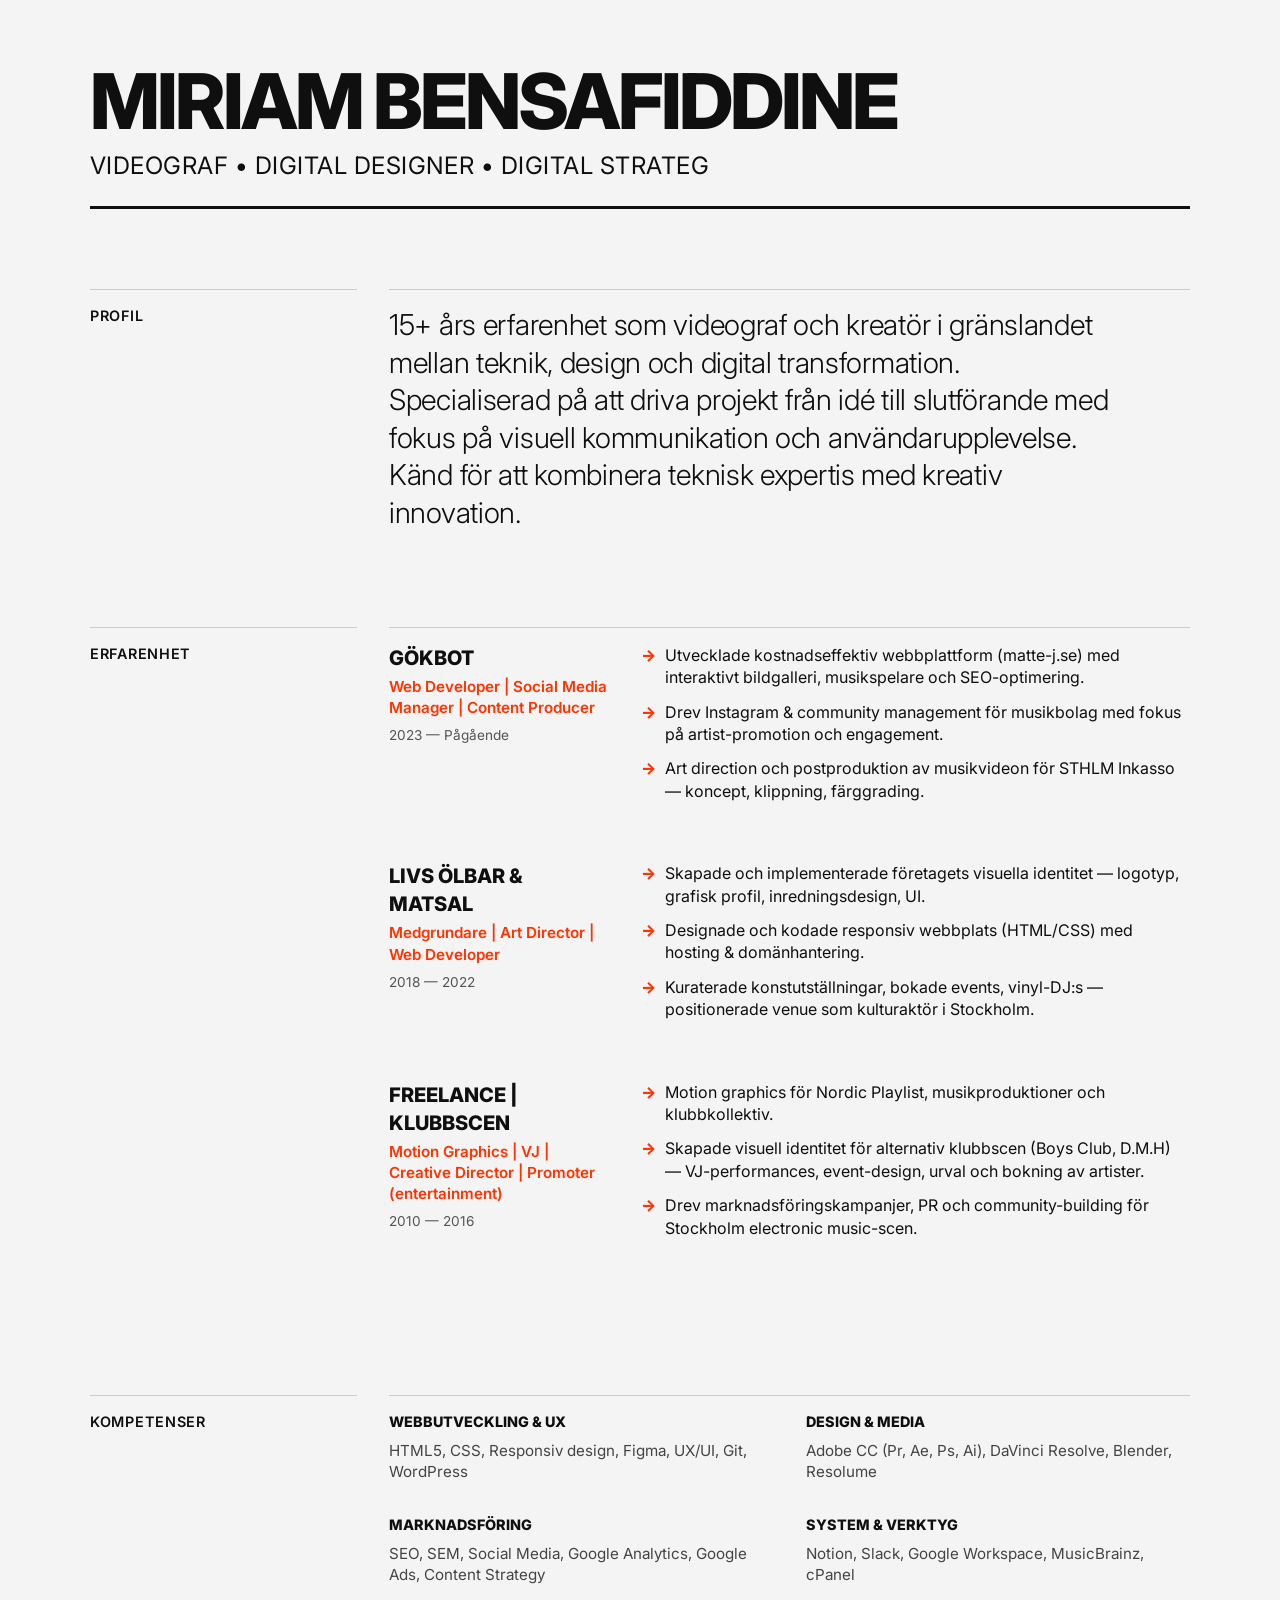
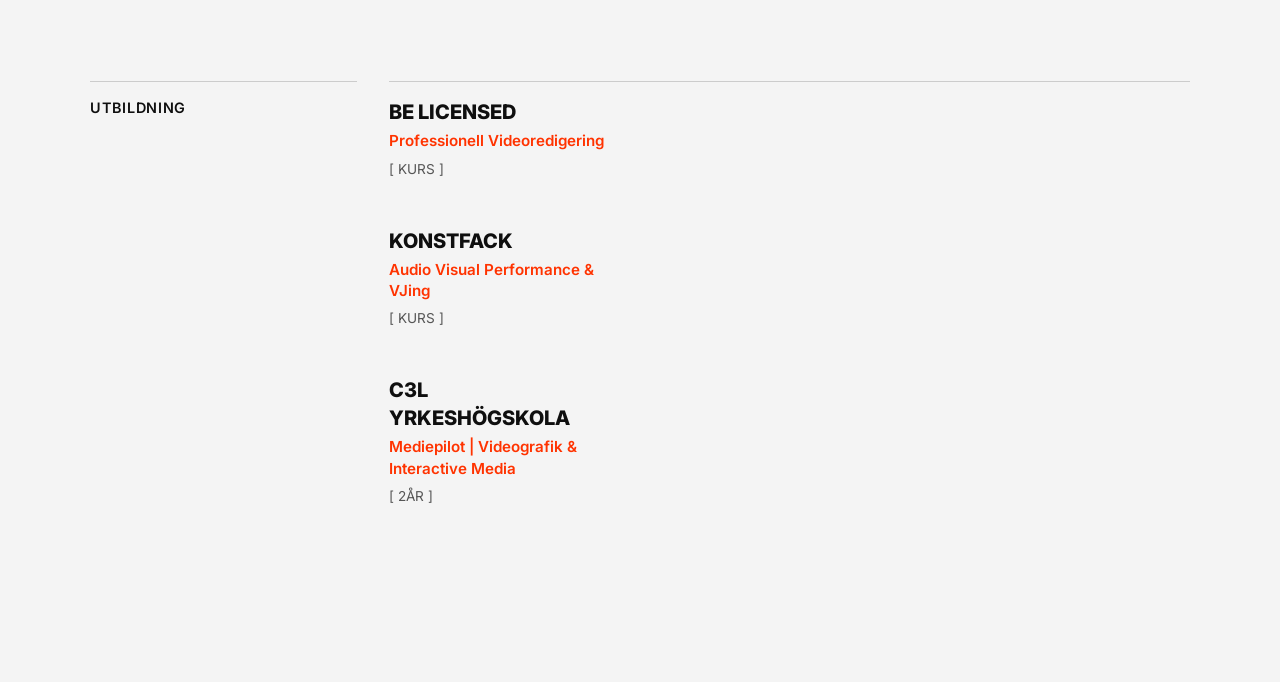
==== archive/cv.html @ 9ba4751d "Initial commit, videofiler exkluderade" ====
<!DOCTYPE html>
<html lang="sv">
<head>
<meta charset="UTF-8">
<meta name="viewport" content="width=device-width, initial-scale=1.0">
<title>Miriam Bensafiddine - CV</title>
<style>
  /* SWISS DESIGN 2026 - Variable Typography & CSS Grid */
  @import url('https://fonts.googleapis.com/css2?family=Inter:wght@300;400;600;800&display=swap');

  :root {
    --bg-color: #F4F4F4;
    --text-color: #0F0F0F;
    --accent-color: #FF3300; /* Subtle red nod to Swiss origins */
    --grid-gap: 2rem;
  }

  * {
    box-sizing: border-box;
  }

  body {
    background-color: var(--bg-color);
    color: var(--text-color);
    font-family: 'Inter', sans-serif;
    line-height: 1.4;
    margin: 0;
    padding: 4rem 2rem;
    font-size: 16px;
  }

  .cv-container {
    max-width: 1100px;
    margin: 0 auto;
    display: grid;
    grid-template-columns: 1fr 3fr;
    gap: var(--grid-gap);
  }

  /* HEADER */
  header {
    grid-column: 1 / -1;
    margin-bottom: 3rem;
    border-bottom: 3px solid var(--text-color);
    padding-bottom: 1.5rem;
  }

  h1 {
    font-variation-settings: 'wght' 800;
    font-size: clamp(3rem, 6vw, 5rem);
    letter-spacing: -0.04em;
    margin: 0 0 0.5rem 0;
    text-transform: uppercase;
    line-height: 1;
  }

  .subtitle {
    font-variation-settings: 'wght' 400;
    font-size: 1.5rem;
    color: var(--text-color);
    text-transform: uppercase;
    letter-spacing: 0.02em;
  }

  /* SECTIONS */
  .section {
    display: contents; /* Allows children to participate in the main grid */
  }

  .section-header {
    grid-column: 1;
    border-top: 1px solid #CCC;
    padding-top: 1rem;
  }

  h2 {
    font-variation-settings: 'wght' 600;
    font-size: 0.9rem;
    text-transform: uppercase;
    letter-spacing: 0.05em;
    margin: 0;
    position: sticky;
    top: 2rem;
  }

  .section-content {
    grid-column: 2;
    border-top: 1px solid #CCC;
    padding-top: 1rem;
    margin-bottom: 4rem;
  }

  /* PROFILE TEXT */
  p.profile {
    font-size: 1.8rem;
    font-variation-settings: 'wght' 300;
    line-height: 1.3;
    margin: 0;
    max-width: 90%;
    letter-spacing: -0.01em;
  }

  /* EXPERIENCE & EDUCATION */
  .item {
    display: grid;
    grid-template-columns: 1fr 2.5fr;
    gap: 2rem;
    margin-bottom: 3rem;
  }

  .item-meta h3 {
    margin: 0;
    font-variation-settings: 'wght' 800;
    font-size: 1.25rem;
    text-transform: uppercase;
  }

  .item-meta .role {
    font-variation-settings: 'wght' 600;
    margin-top: 0.25rem;
    color: var(--accent-color);
    font-size: 0.95rem;
  }

  .item-meta .date {
    font-variation-settings: 'wght' 400;
    font-size: 0.85rem;
    margin-top: 0.5rem;
    color: #555;
  }

  .item-desc ul {
    list-style: none;
    padding: 0;
    margin: 0;
  }

  .item-desc li {
    margin-bottom: 0.75rem;
    position: relative;
    padding-left: 1.5rem;
  }

  .item-desc li::before {
    content: '→';
    position: absolute;
    left: 0;
    color: var(--accent-color);
    font-variation-settings: 'wght' 800;
  }

  /* SKILLS GRID */
  .skills-grid {
    display: grid;
    grid-template-columns: repeat(2, 1fr);
    gap: 2rem;
  }

  .skill-group h4 {
    margin: 0 0 0.5rem 0;
    font-variation-settings: 'wght' 800;
    text-transform: uppercase;
    font-size: 0.9rem;
  }

  .skill-group p {
    margin: 0;
    font-variation-settings: 'wght' 400;
    font-size: 0.95rem;
    color: #444;
  }

  /* RESPONSIVE */
  @media (max-width: 768px) {
    .cv-container {
      grid-template-columns: 1fr;
    }
    .section-header, .section-content, .item {
      grid-column: 1 / -1;
    }
    .item {
      grid-template-columns: 1fr;
      gap: 0.5rem;
    }
    .skills-grid {
      grid-template-columns: 1fr;
    }
    h2 {
      position: static;
      margin-bottom: 1rem;
    }
  }
</style>
</head>
<body>

<div class="cv-container">
  
  <header>
    <h1>Miriam Bensafiddine</h1>
    <div class="subtitle">Videograf • Digital Designer • Digital Strateg</div>
  </header>

  <!-- PROFIL -->
  <div class="section">
    <div class="section-header">
      <h2>Profil</h2>
    </div>
    <div class="section-content">
      <p class="profile">
        15+ års erfarenhet som videograf och kreatör i gränslandet mellan teknik, design och digital transformation. Specialiserad på att driva projekt från idé till slutförande med fokus på visuell kommunikation och användarupplevelse. Känd för att kombinera teknisk expertis med kreativ innovation.
      </p>
    </div>
  </div>

  <!-- ERFARENHET -->
  <div class="section">
    <div class="section-header">
      <h2>Erfarenhet</h2>
    </div>
    <div class="section-content">
      
      <div class="item">
        <div class="item-meta">
          <h3>Gökbot</h3>
          <div class="role">Web Developer | Social Media Manager | Content Producer</div>
          <div class="date">2023 — Pågående</div>
        </div>
        <div class="item-desc">
          <ul>
            <li>Utvecklade kostnadseffektiv webbplattform (matte-j.se) med interaktivt bildgalleri, musikspelare och SEO-optimering.</li>
            <li>Drev Instagram & community management för musikbolag med fokus på artist-promotion och engagement.</li>
            <li>Art direction och postproduktion av musikvideon för STHLM Inkasso — koncept, klippning, färggrading.</li>
          </ul>
        </div>
      </div>

      <div class="item">
        <div class="item-meta">
          <h3>LIVS Ölbar & Matsal</h3>
          <div class="role">Medgrundare | Art Director | Web Developer</div>
          <div class="date">2018 — 2022</div>
        </div>
        <div class="item-desc">
          <ul>
            <li>Skapade och implementerade företagets visuella identitet — logotyp, grafisk profil, inredningsdesign, UI.</li>
            <li>Designade och kodade responsiv webbplats (HTML/CSS) med hosting & domänhantering.</li>
            <li>Kuraterade konstutställningar, bokade events, vinyl-DJ:s — positionerade venue som kulturaktör i Stockholm.</li>
          </ul>
        </div>
      </div>

      <div class="item">
        <div class="item-meta">
          <h3>Freelance | Klubbscen</h3>
          <div class="role">Motion Graphics | VJ | Creative Director | Promoter (entertainment)</div>
          <div class="date">2010 — 2016</div>
        </div>
        <div class="item-desc">
          <ul>
            <li>Motion graphics för Nordic Playlist, musikproduktioner och klubbkollektiv.</li>
            <li>Skapade visuell identitet för alternativ klubbscen (Boys Club, D.M.H) — VJ-performances, event-design, urval och bokning av artister.</li>
            <li>Drev marknadsföringskampanjer, PR och community-building för Stockholm electronic music-scen.</li>
          </ul>
        </div>
      </div>

    </div>
  </div>

  <!-- KOMPETENSER -->
  <div class="section">
    <div class="section-header">
      <h2>Kompetenser</h2>
    </div>
    <div class="section-content">
      <div class="skills-grid">
        <div class="skill-group">
          <h4>Webbutveckling & UX</h4>
          <p>HTML5, CSS, Responsiv design, Figma, UX/UI, Git, WordPress</p>
        </div>
        <div class="skill-group">
          <h4>Design & Media</h4>
          <p>Adobe CC (Pr, Ae, Ps, Ai), DaVinci Resolve, Blender, Resolume</p>
        </div>
        <div class="skill-group">
          <h4>Marknadsföring</h4>
          <p>SEO, SEM, Social Media, Google Analytics, Google Ads, Content Strategy</p>
        </div>
        <div class="skill-group">
          <h4>System & Verktyg</h4>
          <p>Notion, Slack, Google Workspace, MusicBrainz, cPanel</p>
        </div>
      </div>
    </div>
  </div>

  <!-- UTBILDNING -->
  <div class="section">
    <div class="section-header">
      <h2>Utbildning</h2>
    </div>
    <div class="section-content">
      
      <div class="item">
        <div class="item-meta">
          <h3>Be Licensed</h3>
          <div class="role">Professionell Videoredigering</div>
          <div class="date">[ KURS ] </div>
        </div>
      </div>

      <div class="item">
        <div class="item-meta">
          <h3>Konstfack</h3>
          <div class="role">Audio Visual Performance & VJing</div>
          <div class="date">[ KURS ]</div>
        </div>
      </div>

      <div class="item">
        <div class="item-meta">
          <h3>C3L Yrkeshögskola</h3>
          <div class="role">Mediepilot | Videografik & Interactive Media</div>
          <div class="date">[ 2ÅR ]</div>
        </div>
      </div>

    </div>
  </div>

</div>

</body>
</html>
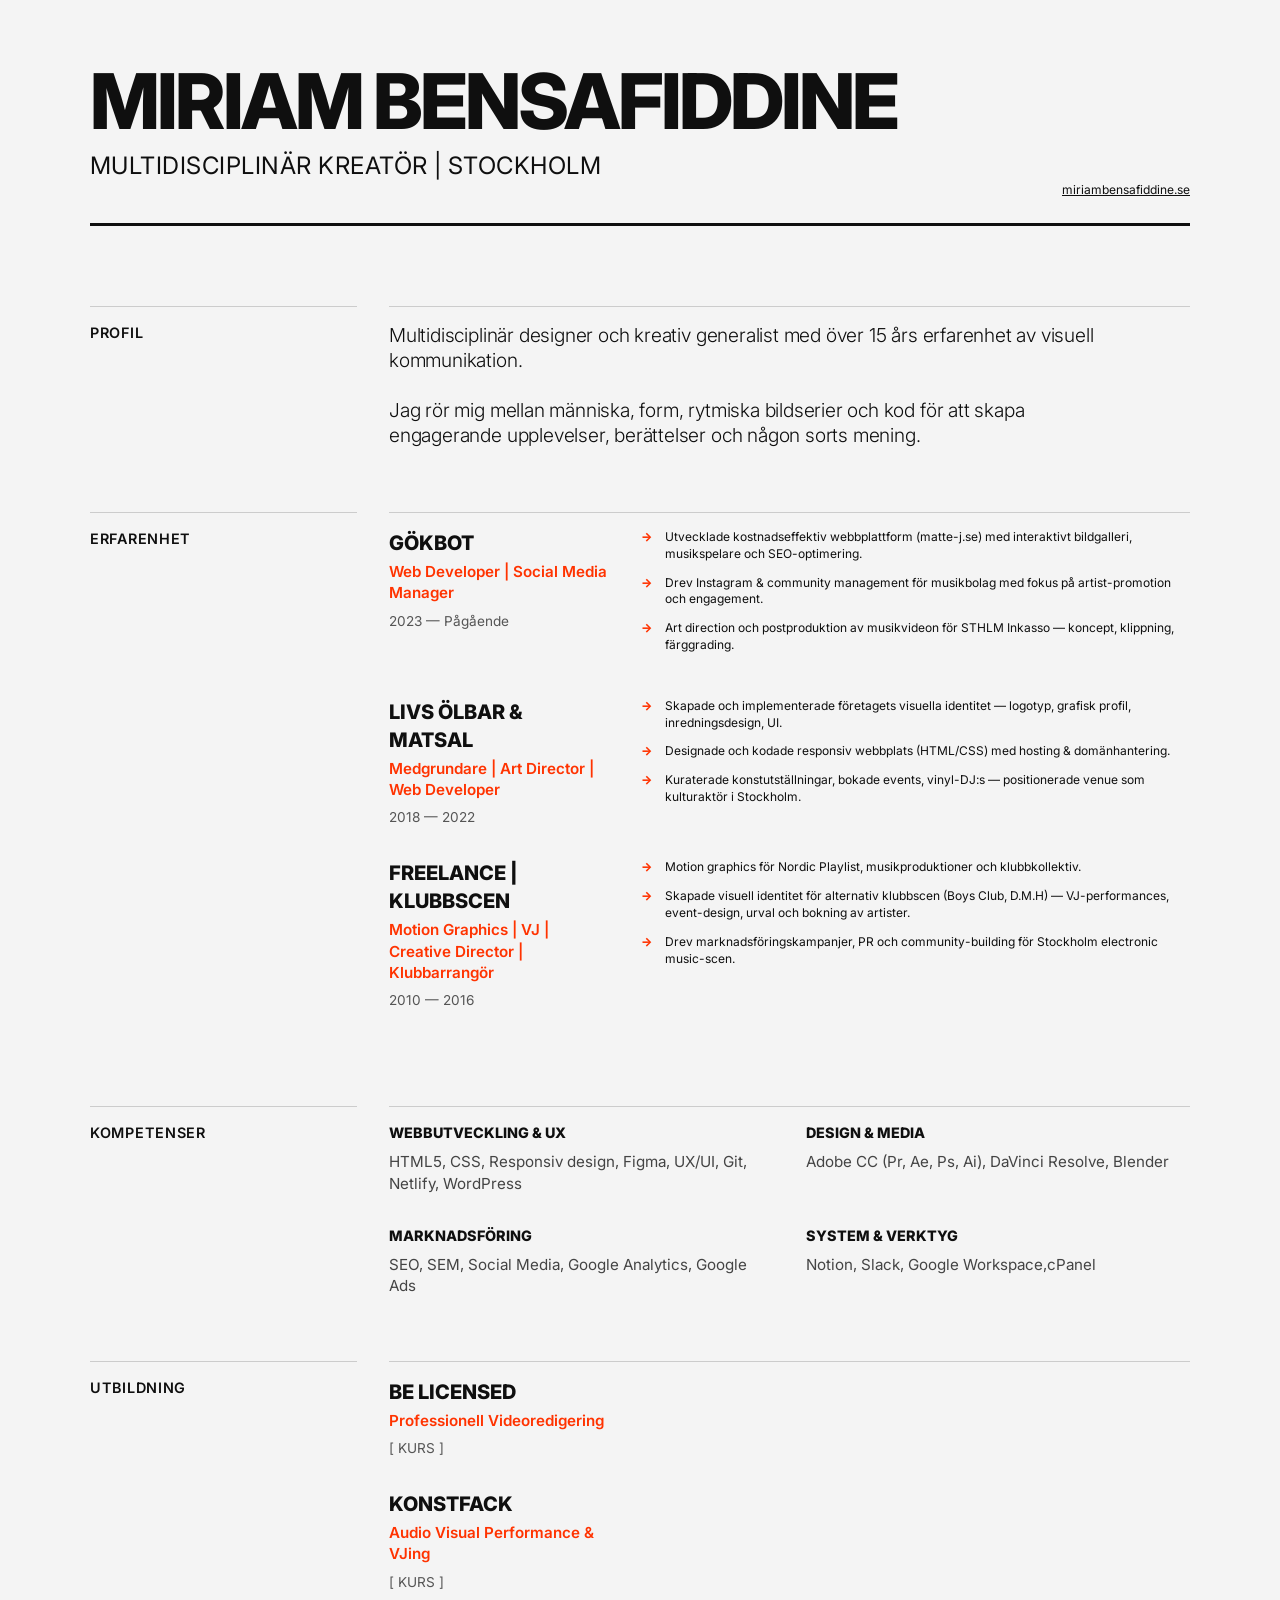
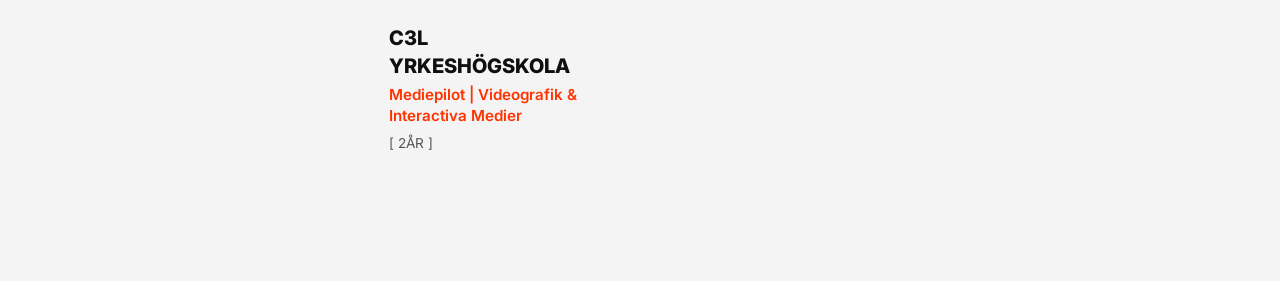
==== commit 593717a1: "Add new success page and update index with video adjustments" ====
--- a/archive/cv.html
+++ b/archive/cv.html
@@ -5,20 +5,25 @@
 <meta name="viewport" content="width=device-width, initial-scale=1.0">
 <title>Miriam Bensafiddine - CV</title>
 <style>
-  /* SWISS DESIGN 2026 - Variable Typography & CSS Grid */
+ 
   @import url('https://fonts.googleapis.com/css2?family=Inter:wght@300;400;600;800&display=swap');
 
   :root {
     --bg-color: #F4F4F4;
     --text-color: #0F0F0F;
-    --accent-color: #FF3300; /* Subtle red nod to Swiss origins */
+    --accent-color: #FF3300; 
     --grid-gap: 2rem;
   }
 
   * {
     box-sizing: border-box;
   }
-
+a{
+  color:var(--text-color);
+}
+a:visited{
+  color:var(--text-color);
+}
   body {
     background-color: var(--bg-color);
     color: var(--text-color);
@@ -26,7 +31,7 @@
     line-height: 1.4;
     margin: 0;
     padding: 4rem 2rem;
-    font-size: 16px;
+    font-size: 12px;
   }
 
   .cv-container {
@@ -87,12 +92,12 @@
     grid-column: 2;
     border-top: 1px solid #CCC;
     padding-top: 1rem;
-    margin-bottom: 4rem;
+    margin-bottom: 2rem;
   }
 
   /* PROFILE TEXT */
   p.profile {
-    font-size: 1.8rem;
+    font-size: 1.2rem;
     font-variation-settings: 'wght' 300;
     line-height: 1.3;
     margin: 0;
@@ -105,7 +110,7 @@
     display: grid;
     grid-template-columns: 1fr 2.5fr;
     gap: 2rem;
-    margin-bottom: 3rem;
+    margin-bottom: 2rem;
   }
 
   .item-meta h3 {
@@ -187,7 +192,7 @@
     }
     h2 {
       position: static;
-      margin-bottom: 1rem;
+      margin-bottom: .5rem;
     }
   }
 </style>
@@ -198,7 +203,8 @@
   
   <header>
     <h1>Miriam Bensafiddine</h1>
-    <div class="subtitle">Videograf • Digital Designer • Digital Strateg</div>
+    <div class="subtitle">Multidisciplinär Kreatör | Stockholm</div><div style="text-align:right;"><a href="https://miriambensafiddine.se">miriambensafiddine.se</a></div>
+
   </header>
 
   <!-- PROFIL -->
@@ -208,8 +214,8 @@
     </div>
     <div class="section-content">
       <p class="profile">
-        15+ års erfarenhet som videograf och kreatör i gränslandet mellan teknik, design och digital transformation. Specialiserad på att driva projekt från idé till slutförande med fokus på visuell kommunikation och användarupplevelse. Känd för att kombinera teknisk expertis med kreativ innovation.
-      </p>
+        Multidisciplinär designer och kreativ generalist med över 15 års erfarenhet av visuell kommunikation.<br><br>
+    Jag rör mig mellan människa, form, rytmiska bildserier och kod för att skapa engagerande upplevelser, berättelser och någon sorts mening.</p>
     </div>
   </div>
 
@@ -223,7 +229,7 @@
       <div class="item">
         <div class="item-meta">
           <h3>Gökbot</h3>
-          <div class="role">Web Developer | Social Media Manager | Content Producer</div>
+          <div class="role">Web Developer | Social Media Manager </div>
           <div class="date">2023 — Pågående</div>
         </div>
         <div class="item-desc">
@@ -253,7 +259,7 @@
       <div class="item">
         <div class="item-meta">
           <h3>Freelance | Klubbscen</h3>
-          <div class="role">Motion Graphics | VJ | Creative Director | Promoter (entertainment)</div>
+          <div class="role">Motion Graphics | VJ | Creative Director | Klubbarrangör</div>
           <div class="date">2010 — 2016</div>
         </div>
         <div class="item-desc">
@@ -277,19 +283,19 @@
       <div class="skills-grid">
         <div class="skill-group">
           <h4>Webbutveckling & UX</h4>
-          <p>HTML5, CSS, Responsiv design, Figma, UX/UI, Git, WordPress</p>
+          <p>HTML5, CSS, Responsiv design, Figma, UX/UI, Git, Netlify, WordPress</p>
         </div>
         <div class="skill-group">
           <h4>Design & Media</h4>
-          <p>Adobe CC (Pr, Ae, Ps, Ai), DaVinci Resolve, Blender, Resolume</p>
+          <p>Adobe CC (Pr, Ae, Ps, Ai), DaVinci Resolve, Blender</p>
         </div>
         <div class="skill-group">
           <h4>Marknadsföring</h4>
-          <p>SEO, SEM, Social Media, Google Analytics, Google Ads, Content Strategy</p>
+          <p>SEO, SEM, Social Media, Google Analytics, Google Ads</p>
         </div>
         <div class="skill-group">
           <h4>System & Verktyg</h4>
-          <p>Notion, Slack, Google Workspace, MusicBrainz, cPanel</p>
+          <p>Notion, Slack, Google Workspace,cPanel</p>
         </div>
       </div>
     </div>
@@ -321,7 +327,7 @@
       <div class="item">
         <div class="item-meta">
           <h3>C3L Yrkeshögskola</h3>
-          <div class="role">Mediepilot | Videografik & Interactive Media</div>
+          <div class="role">Mediepilot | Videografik & Interactiva Medier</div>
           <div class="date">[ 2ÅR ]</div>
         </div>
       </div>
